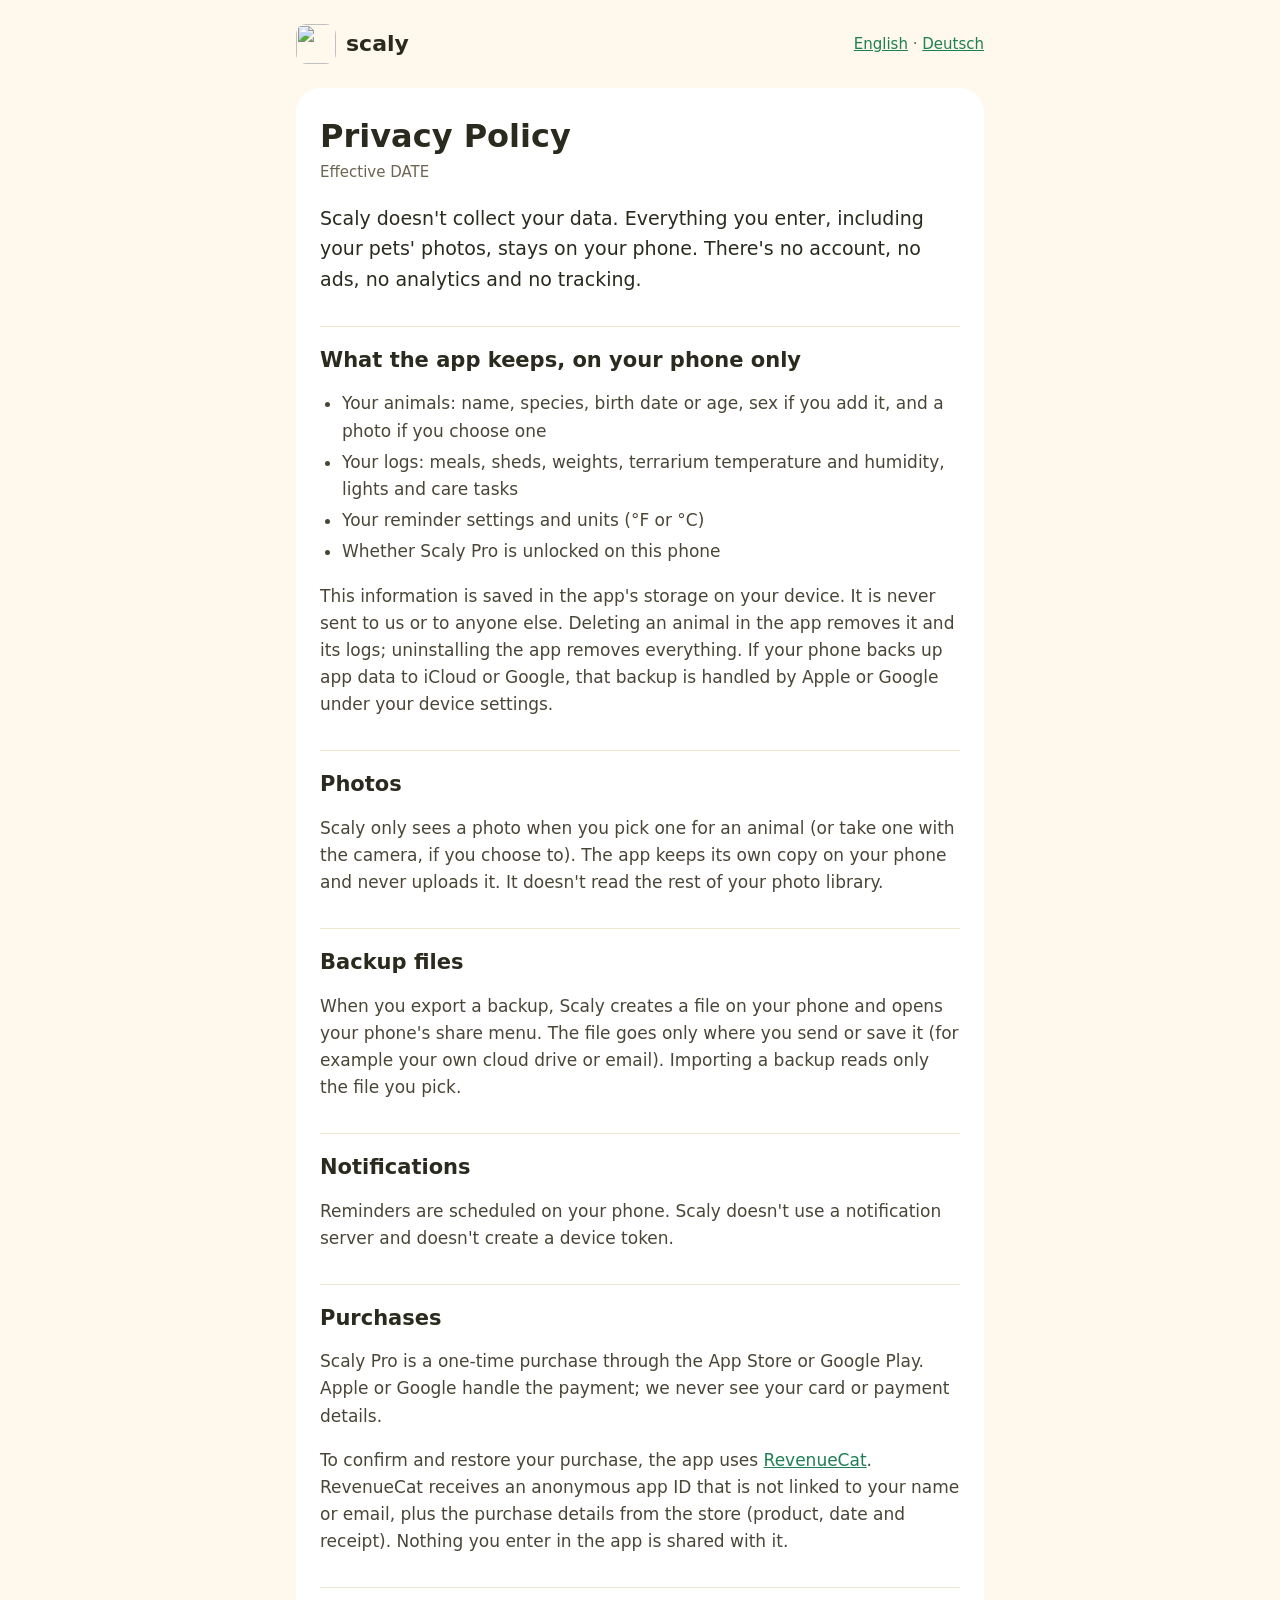
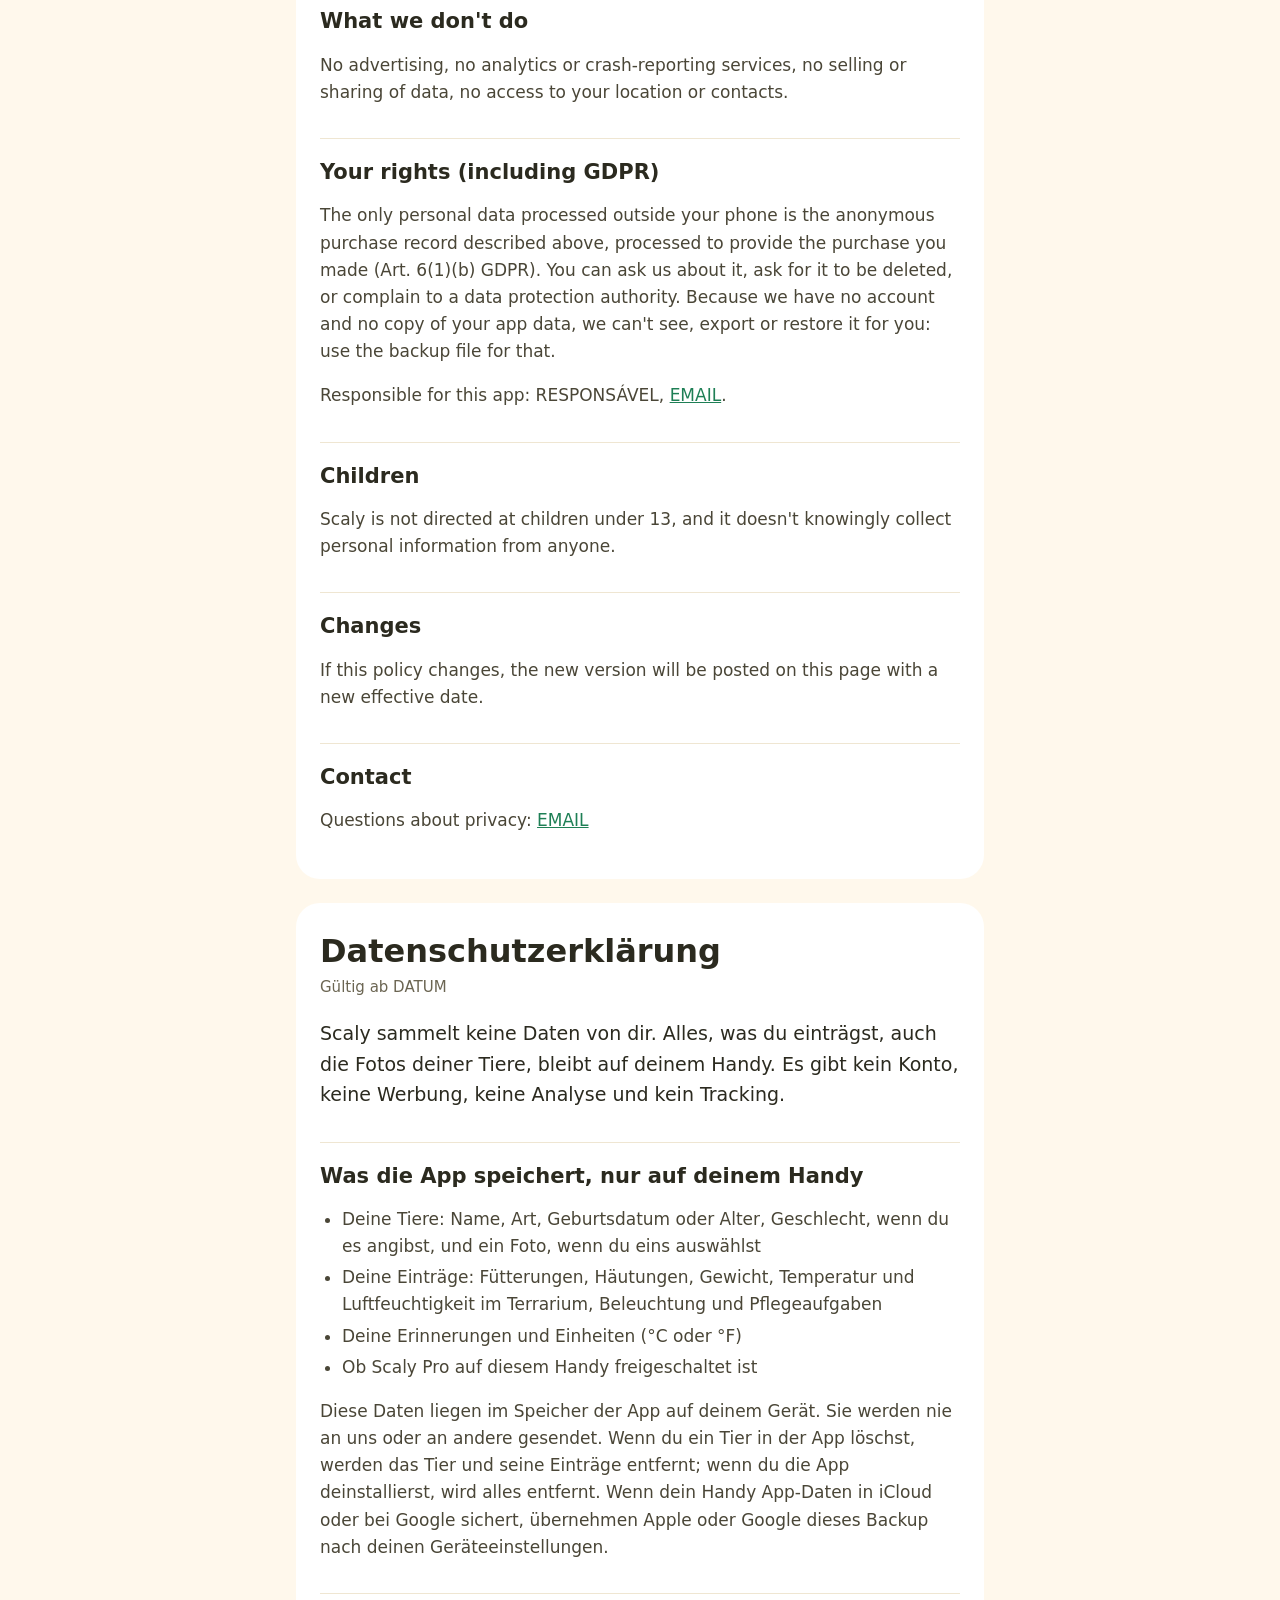
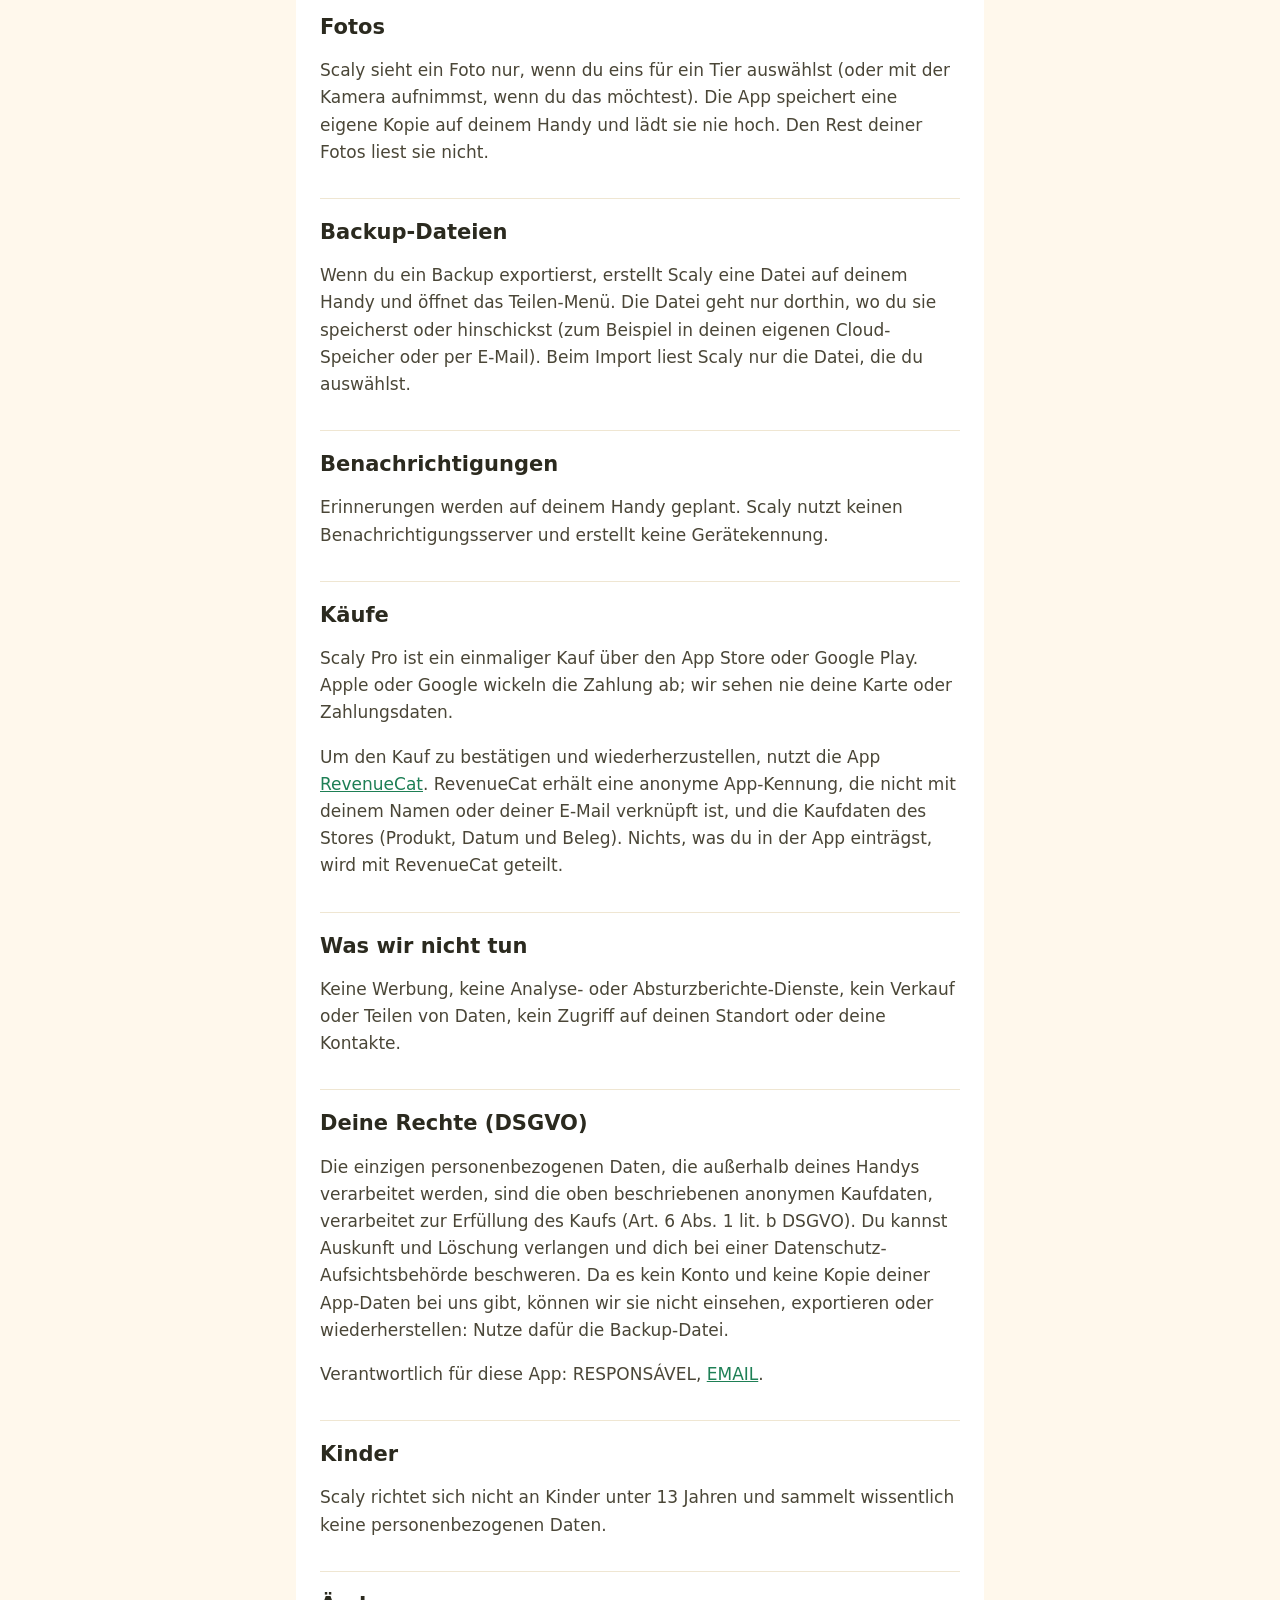
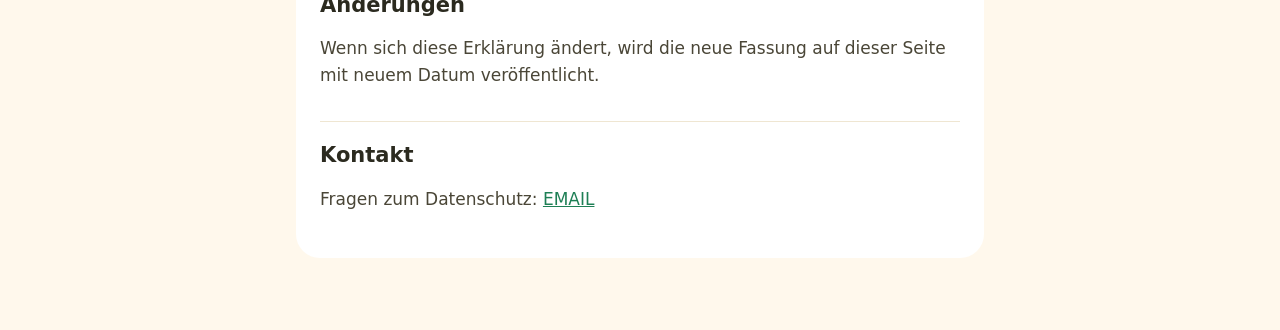
==== privacy.html @ f1f4703b "Scaly support page and privacy policy (draft: email, owner and date pending) Co-Authored-By: Claude " ====
<!doctype html>
<html lang="en">
<head>
<meta charset="utf-8">
<meta name="viewport" content="width=device-width, initial-scale=1">
<title>Privacy Policy · Scaly</title>
<meta name="description" content="Scaly doesn't collect your data. Everything you enter, including your pets' photos, stays on your phone.">
<link rel="icon" href="icon.png">
<link rel="stylesheet" href="style.css">
</head>
<body>
<main>
  <header>
    <a class="brand" href="./"><img src="icon.png" alt="" width="40" height="40">scaly</a>
    <nav aria-label="Language"><a href="#en">English</a> · <a href="#de">Deutsch</a></nav>
  </header>

  <article id="en" lang="en">
    <h1>Privacy Policy</h1>
    <p class="meta">Effective DATE</p>

    <p class="lead">Scaly doesn't collect your data. Everything you enter, including your pets' photos, stays on your phone. There's no account, no ads, no analytics and no tracking.</p>

    <h2>What the app keeps, on your phone only</h2>
    <ul>
      <li>Your animals: name, species, birth date or age, sex if you add it, and a photo if you choose one</li>
      <li>Your logs: meals, sheds, weights, terrarium temperature and humidity, lights and care tasks</li>
      <li>Your reminder settings and units (°F or °C)</li>
      <li>Whether Scaly Pro is unlocked on this phone</li>
    </ul>
    <p>This information is saved in the app's storage on your device. It is never sent to us or to anyone else. Deleting an animal in the app removes it and its logs; uninstalling the app removes everything. If your phone backs up app data to iCloud or Google, that backup is handled by Apple or Google under your device settings.</p>

    <h2>Photos</h2>
    <p>Scaly only sees a photo when you pick one for an animal (or take one with the camera, if you choose to). The app keeps its own copy on your phone and never uploads it. It doesn't read the rest of your photo library.</p>

    <h2>Backup files</h2>
    <p>When you export a backup, Scaly creates a file on your phone and opens your phone's share menu. The file goes only where you send or save it (for example your own cloud drive or email). Importing a backup reads only the file you pick.</p>

    <h2>Notifications</h2>
    <p>Reminders are scheduled on your phone. Scaly doesn't use a notification server and doesn't create a device token.</p>

    <h2>Purchases</h2>
    <p>Scaly Pro is a one-time purchase through the App Store or Google Play. Apple or Google handle the payment; we never see your card or payment details.</p>
    <p>To confirm and restore your purchase, the app uses <a href="https://www.revenuecat.com/privacy">RevenueCat</a>. RevenueCat receives an anonymous app ID that is not linked to your name or email, plus the purchase details from the store (product, date and receipt). Nothing you enter in the app is shared with it.</p>

    <h2>What we don't do</h2>
    <p>No advertising, no analytics or crash-reporting services, no selling or sharing of data, no access to your location or contacts.</p>

    <h2>Your rights (including GDPR)</h2>
    <p>The only personal data processed outside your phone is the anonymous purchase record described above, processed to provide the purchase you made (Art. 6(1)(b) GDPR). You can ask us about it, ask for it to be deleted, or complain to a data protection authority. Because we have no account and no copy of your app data, we can't see, export or restore it for you: use the backup file for that.</p>
    <p>Responsible for this app: RESPONSÁVEL, <a href="mailto:EMAIL">EMAIL</a>.</p>

    <h2>Children</h2>
    <p>Scaly is not directed at children under 13, and it doesn't knowingly collect personal information from anyone.</p>

    <h2>Changes</h2>
    <p>If this policy changes, the new version will be posted on this page with a new effective date.</p>

    <h2>Contact</h2>
    <p>Questions about privacy: <a href="mailto:EMAIL">EMAIL</a></p>
  </article>

  <article id="de" lang="de">
    <h1>Datenschutzerklärung</h1>
    <p class="meta">Gültig ab DATUM</p>

    <p class="lead">Scaly sammelt keine Daten von dir. Alles, was du einträgst, auch die Fotos deiner Tiere, bleibt auf deinem Handy. Es gibt kein Konto, keine Werbung, keine Analyse und kein Tracking.</p>

    <h2>Was die App speichert, nur auf deinem Handy</h2>
    <ul>
      <li>Deine Tiere: Name, Art, Geburtsdatum oder Alter, Geschlecht, wenn du es angibst, und ein Foto, wenn du eins auswählst</li>
      <li>Deine Einträge: Fütterungen, Häutungen, Gewicht, Temperatur und Luftfeuchtigkeit im Terrarium, Beleuchtung und Pflegeaufgaben</li>
      <li>Deine Erinnerungen und Einheiten (°C oder °F)</li>
      <li>Ob Scaly Pro auf diesem Handy freigeschaltet ist</li>
    </ul>
    <p>Diese Daten liegen im Speicher der App auf deinem Gerät. Sie werden nie an uns oder an andere gesendet. Wenn du ein Tier in der App löschst, werden das Tier und seine Einträge entfernt; wenn du die App deinstallierst, wird alles entfernt. Wenn dein Handy App-Daten in iCloud oder bei Google sichert, übernehmen Apple oder Google dieses Backup nach deinen Geräteeinstellungen.</p>

    <h2>Fotos</h2>
    <p>Scaly sieht ein Foto nur, wenn du eins für ein Tier auswählst (oder mit der Kamera aufnimmst, wenn du das möchtest). Die App speichert eine eigene Kopie auf deinem Handy und lädt sie nie hoch. Den Rest deiner Fotos liest sie nicht.</p>

    <h2>Backup-Dateien</h2>
    <p>Wenn du ein Backup exportierst, erstellt Scaly eine Datei auf deinem Handy und öffnet das Teilen-Menü. Die Datei geht nur dorthin, wo du sie speicherst oder hinschickst (zum Beispiel in deinen eigenen Cloud-Speicher oder per E-Mail). Beim Import liest Scaly nur die Datei, die du auswählst.</p>

    <h2>Benachrichtigungen</h2>
    <p>Erinnerungen werden auf deinem Handy geplant. Scaly nutzt keinen Benachrichtigungsserver und erstellt keine Gerätekennung.</p>

    <h2>Käufe</h2>
    <p>Scaly Pro ist ein einmaliger Kauf über den App Store oder Google Play. Apple oder Google wickeln die Zahlung ab; wir sehen nie deine Karte oder Zahlungsdaten.</p>
    <p>Um den Kauf zu bestätigen und wiederherzustellen, nutzt die App <a href="https://www.revenuecat.com/privacy">RevenueCat</a>. RevenueCat erhält eine anonyme App-Kennung, die nicht mit deinem Namen oder deiner E-Mail verknüpft ist, und die Kaufdaten des Stores (Produkt, Datum und Beleg). Nichts, was du in der App einträgst, wird mit RevenueCat geteilt.</p>

    <h2>Was wir nicht tun</h2>
    <p>Keine Werbung, keine Analyse- oder Absturzberichte-Dienste, kein Verkauf oder Teilen von Daten, kein Zugriff auf deinen Standort oder deine Kontakte.</p>

    <h2>Deine Rechte (DSGVO)</h2>
    <p>Die einzigen personenbezogenen Daten, die außerhalb deines Handys verarbeitet werden, sind die oben beschriebenen anonymen Kaufdaten, verarbeitet zur Erfüllung des Kaufs (Art. 6 Abs. 1 lit. b DSGVO). Du kannst Auskunft und Löschung verlangen und dich bei einer Datenschutz-Aufsichtsbehörde beschweren. Da es kein Konto und keine Kopie deiner App-Daten bei uns gibt, können wir sie nicht einsehen, exportieren oder wiederherstellen: Nutze dafür die Backup-Datei.</p>
    <p>Verantwortlich für diese App: RESPONSÁVEL, <a href="mailto:EMAIL">EMAIL</a>.</p>

    <h2>Kinder</h2>
    <p>Scaly richtet sich nicht an Kinder unter 13 Jahren und sammelt wissentlich keine personenbezogenen Daten.</p>

    <h2>Änderungen</h2>
    <p>Wenn sich diese Erklärung ändert, wird die neue Fassung auf dieser Seite mit neuem Datum veröffentlicht.</p>

    <h2>Kontakt</h2>
    <p>Fragen zum Datenschutz: <a href="mailto:EMAIL">EMAIL</a></p>
  </article>
</main>
</body>
</html>
---- style.css ----
/* Scaly site: the app's direction E palette (sand ground, vivid green, warm orange accent). */
:root {
  --bg: #fff8ec;
  --card: #ffffff;
  --text: #2b2a1f;
  --body: #4a4637;
  --muted: #6b6552;
  --line: #efe6d2;
  --link: #1e7f55;
  color-scheme: light dark;
}

@media (prefers-color-scheme: dark) {
  :root {
    --bg: #1c1b16;
    --card: #2a2820;
    --text: #f6f1e4;
    --body: #ddd6c4;
    --muted: #b9b19b;
    --line: #3a372c;
    --link: #6fcf97;
  }
}

* { box-sizing: border-box; }

body {
  margin: 0;
  background: var(--bg);
  color: var(--body);
  font: 17px/1.6 "Nunito", ui-rounded, system-ui, -apple-system, "Segoe UI", sans-serif;
}

main {
  max-width: 720px;
  margin: 0 auto;
  padding: 24px 16px 48px;
}

header {
  display: flex;
  flex-wrap: wrap;
  align-items: center;
  justify-content: space-between;
  gap: 12px;
  margin-bottom: 24px;
}

.brand {
  display: inline-flex;
  align-items: center;
  gap: 10px;
  color: var(--text);
  font-weight: 800;
  font-size: 22px;
  text-decoration: none;
}

.brand img { border-radius: 10px; }

nav { color: var(--muted); font-size: 15px; }

article {
  background: var(--card);
  border-radius: 24px;
  padding: 28px 24px;
  margin-bottom: 24px;
}

.hero {
  display: block;
  border-radius: 27px;
  margin-bottom: 8px;
}

h1, h2, h3 { color: var(--text); line-height: 1.25; }
h1 { font-size: 32px; margin: 0 0 4px; }
h2 { font-size: 21px; margin: 32px 0 8px; padding-top: 20px; border-top: 1px solid var(--line); }
h3 { font-size: 17px; margin: 20px 0 4px; }

.meta { color: var(--muted); font-size: 15px; margin: 0 0 16px; }
.lead { font-size: 19px; color: var(--text); }

a { color: var(--link); }

ul { padding-left: 22px; }
li + li { margin-top: 4px; }

footer { text-align: center; color: var(--muted); font-size: 15px; }
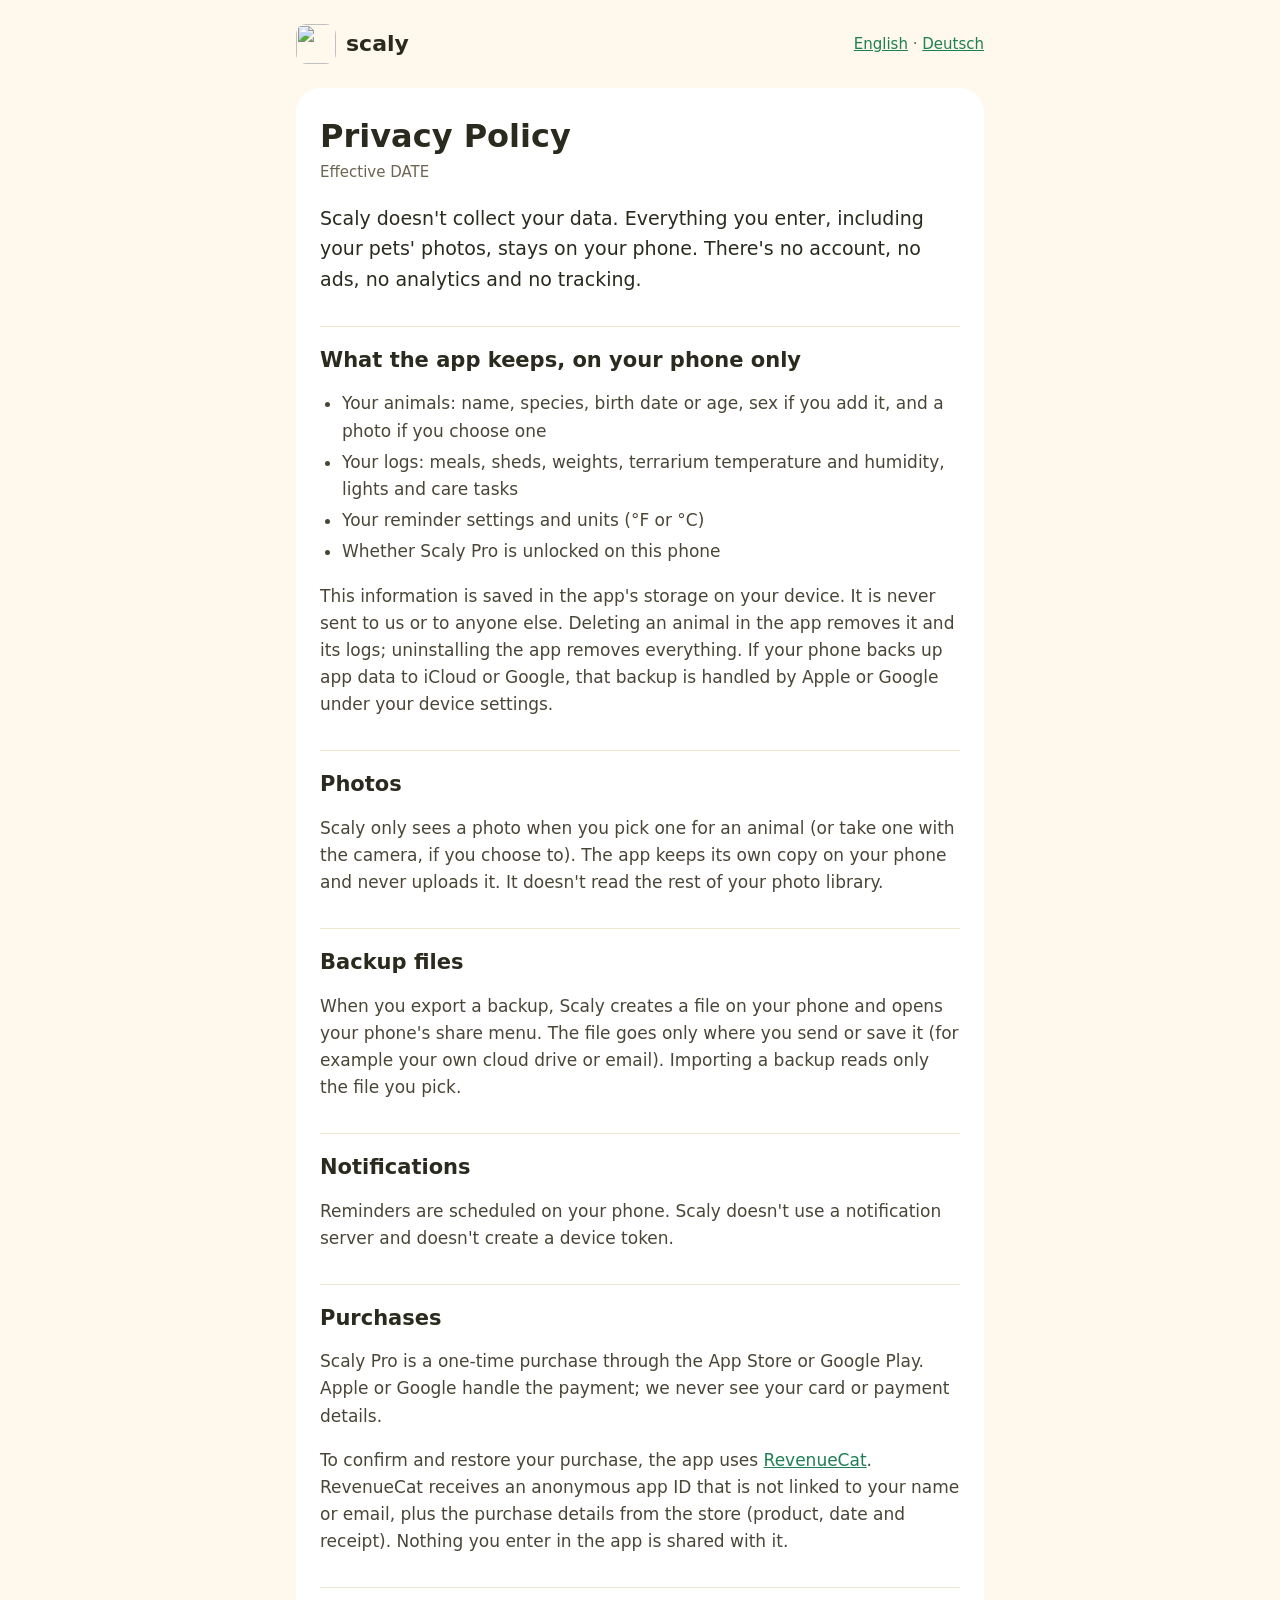
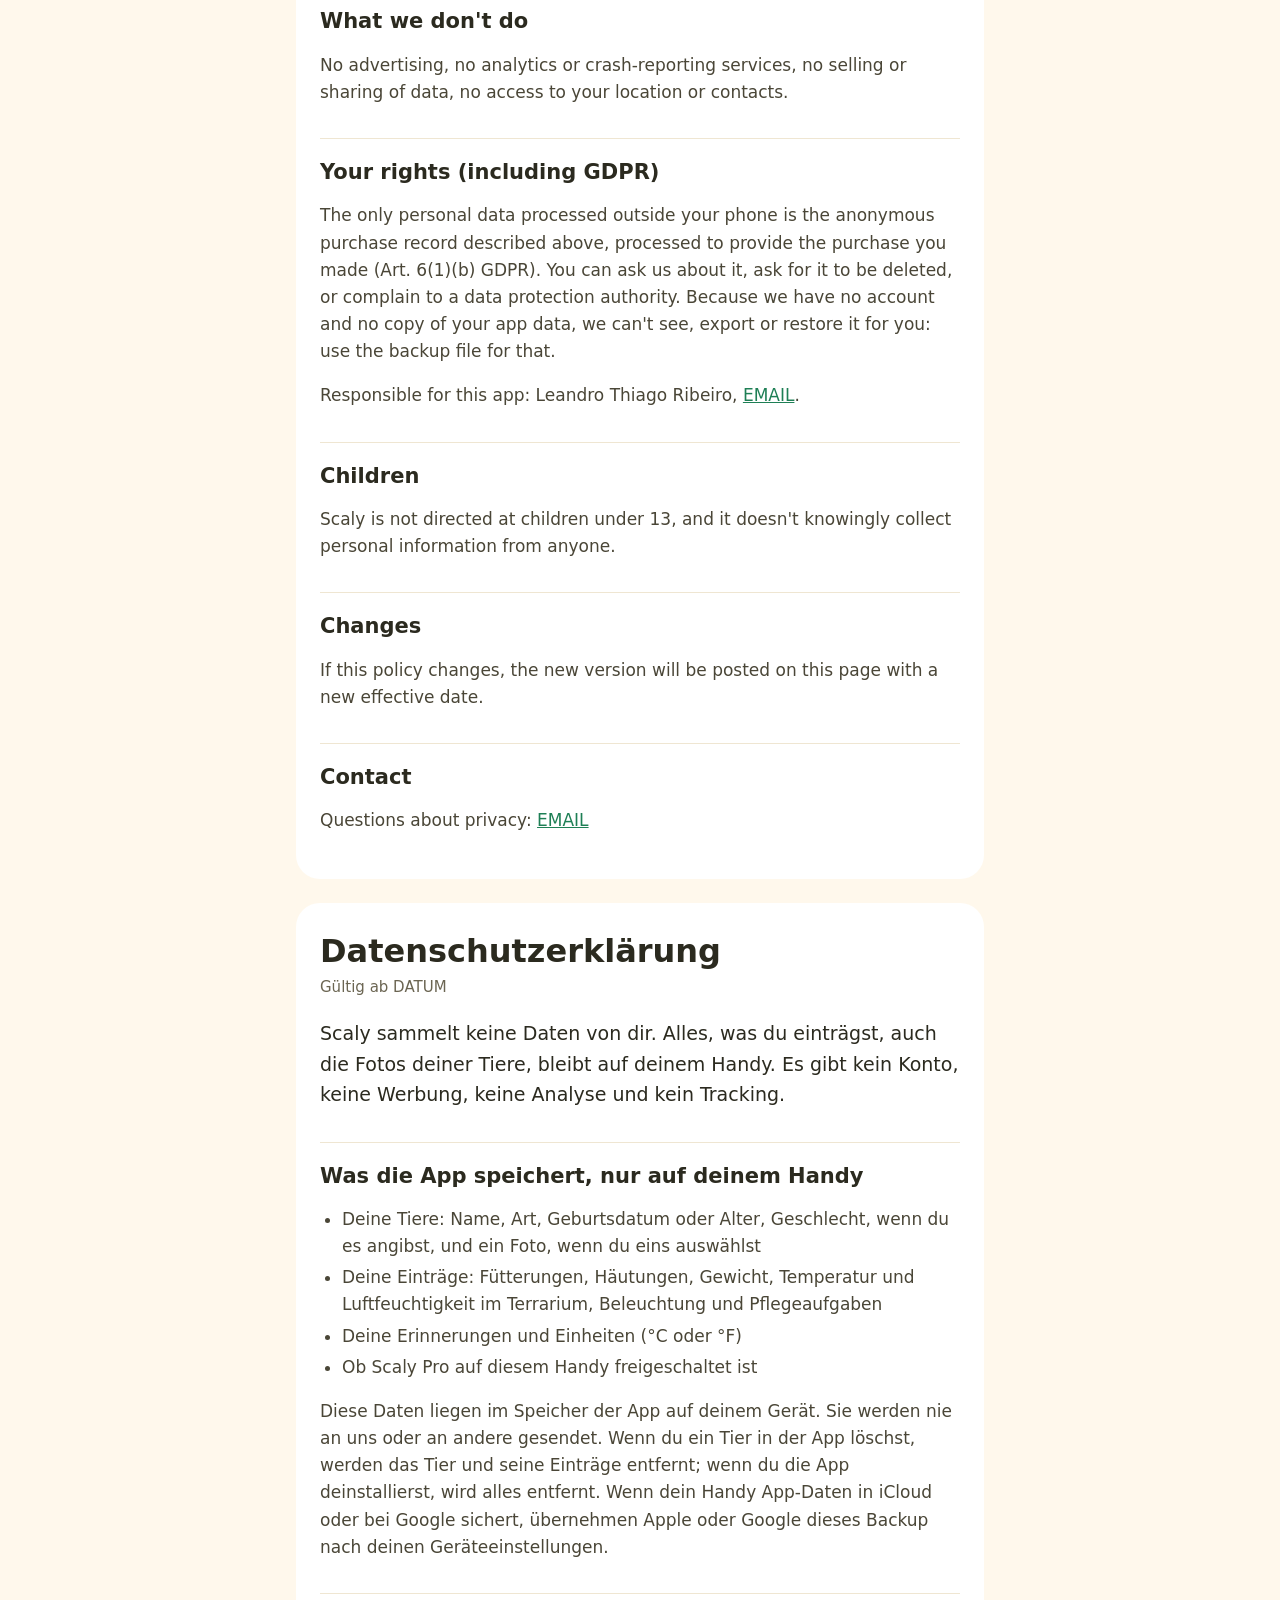
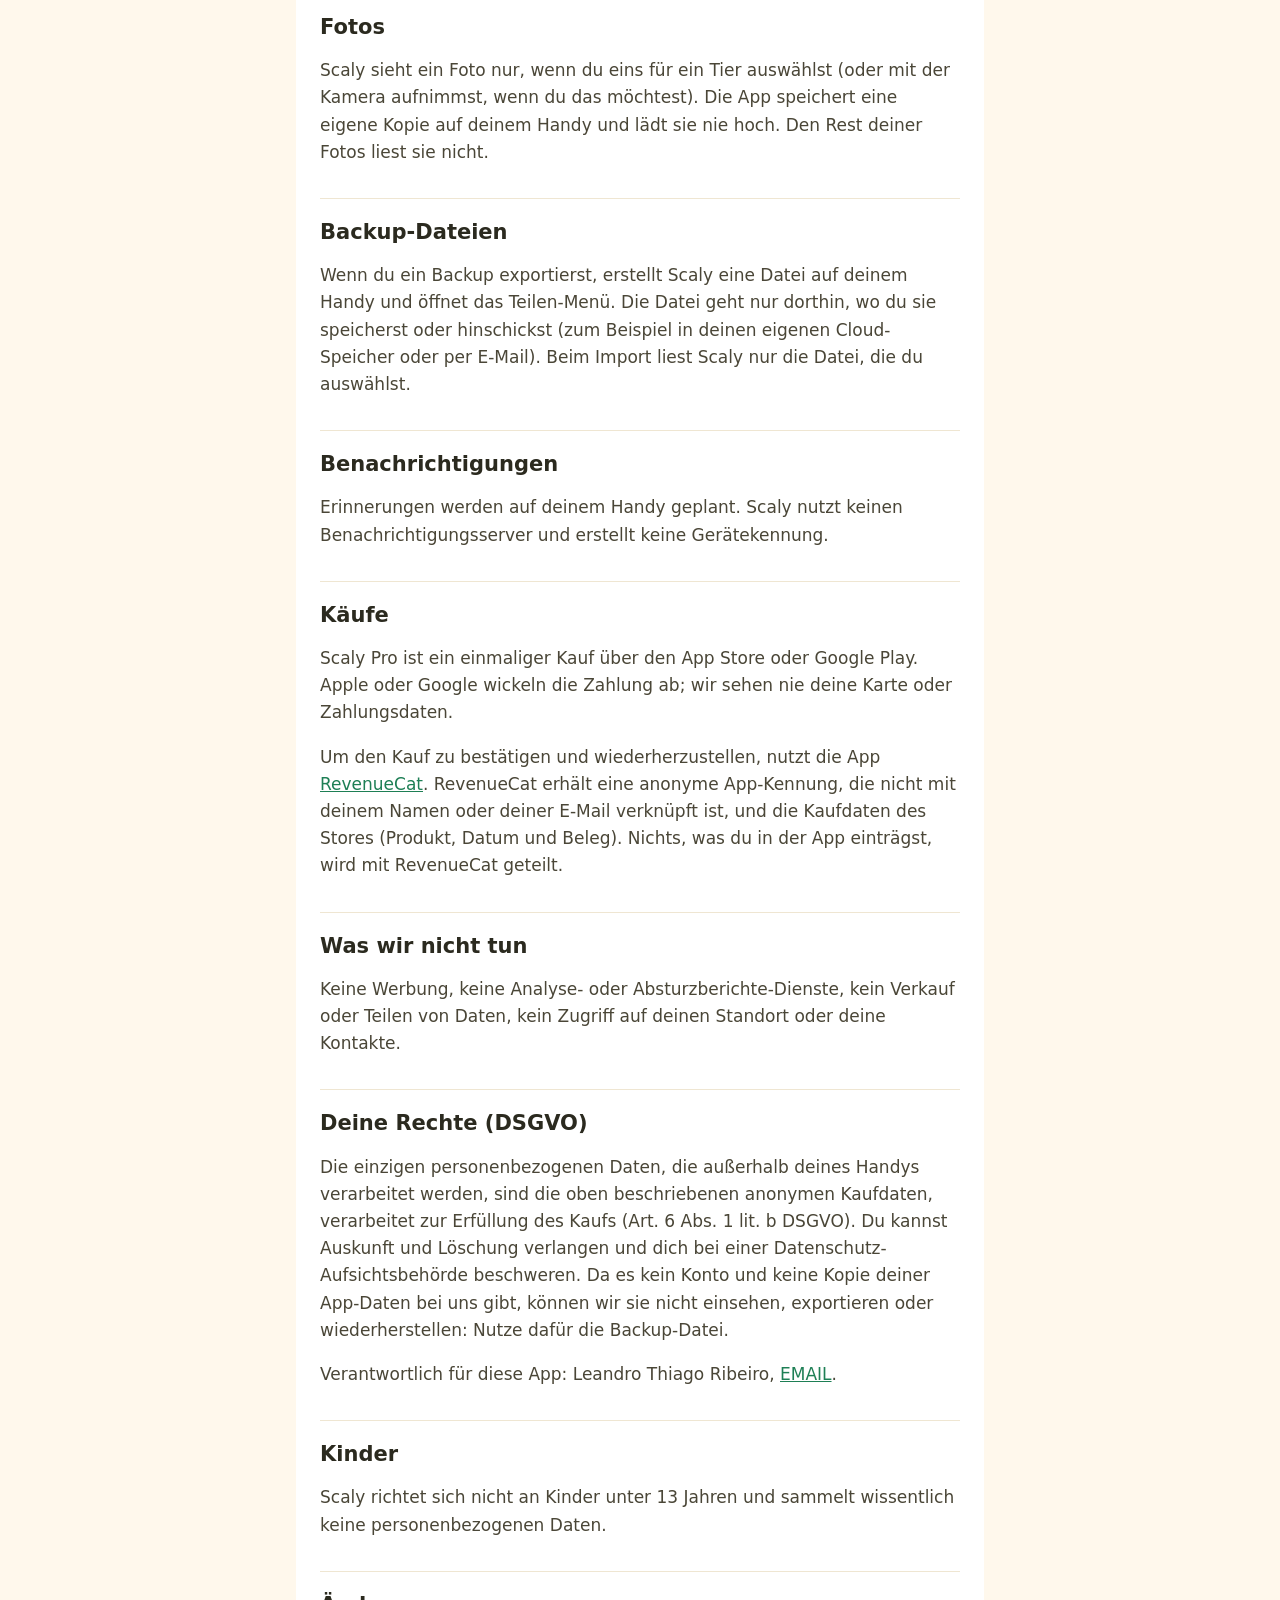
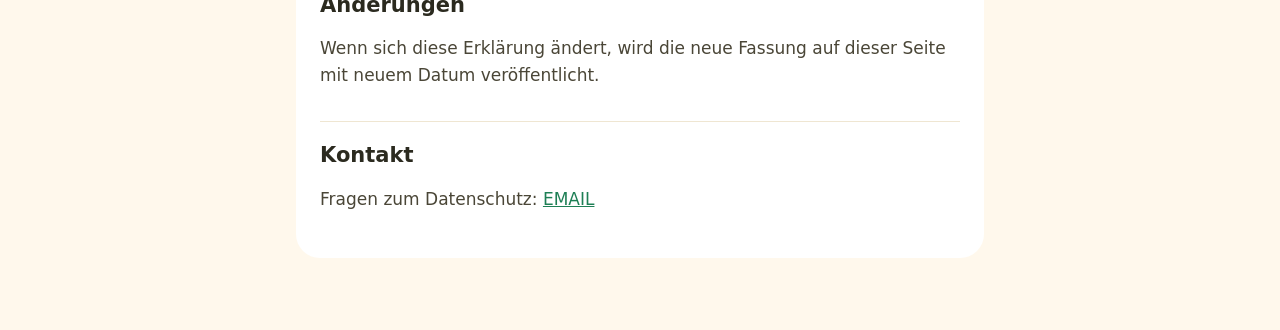
==== commit 1d33ea6d: "Privacy: name the person responsible for the app Co-Authored-By: Claude Opus 5.5 <noreply@anthropic." ====
--- a/privacy.html
+++ b/privacy.html
@@ -48,7 +48,7 @@
 
     <h2>Your rights (including GDPR)</h2>
     <p>The only personal data processed outside your phone is the anonymous purchase record described above, processed to provide the purchase you made (Art. 6(1)(b) GDPR). You can ask us about it, ask for it to be deleted, or complain to a data protection authority. Because we have no account and no copy of your app data, we can't see, export or restore it for you: use the backup file for that.</p>
-    <p>Responsible for this app: RESPONSÁVEL, <a href="mailto:EMAIL">EMAIL</a>.</p>
+    <p>Responsible for this app: Leandro Thiago Ribeiro, <a href="mailto:EMAIL">EMAIL</a>.</p>
 
     <h2>Children</h2>
     <p>Scaly is not directed at children under 13, and it doesn't knowingly collect personal information from anyone.</p>
@@ -93,7 +93,7 @@
 
     <h2>Deine Rechte (DSGVO)</h2>
     <p>Die einzigen personenbezogenen Daten, die außerhalb deines Handys verarbeitet werden, sind die oben beschriebenen anonymen Kaufdaten, verarbeitet zur Erfüllung des Kaufs (Art. 6 Abs. 1 lit. b DSGVO). Du kannst Auskunft und Löschung verlangen und dich bei einer Datenschutz-Aufsichtsbehörde beschweren. Da es kein Konto und keine Kopie deiner App-Daten bei uns gibt, können wir sie nicht einsehen, exportieren oder wiederherstellen: Nutze dafür die Backup-Datei.</p>
-    <p>Verantwortlich für diese App: RESPONSÁVEL, <a href="mailto:EMAIL">EMAIL</a>.</p>
+    <p>Verantwortlich für diese App: Leandro Thiago Ribeiro, <a href="mailto:EMAIL">EMAIL</a>.</p>
 
     <h2>Kinder</h2>
     <p>Scaly richtet sich nicht an Kinder unter 13 Jahren und sammelt wissentlich keine personenbezogenen Daten.</p>
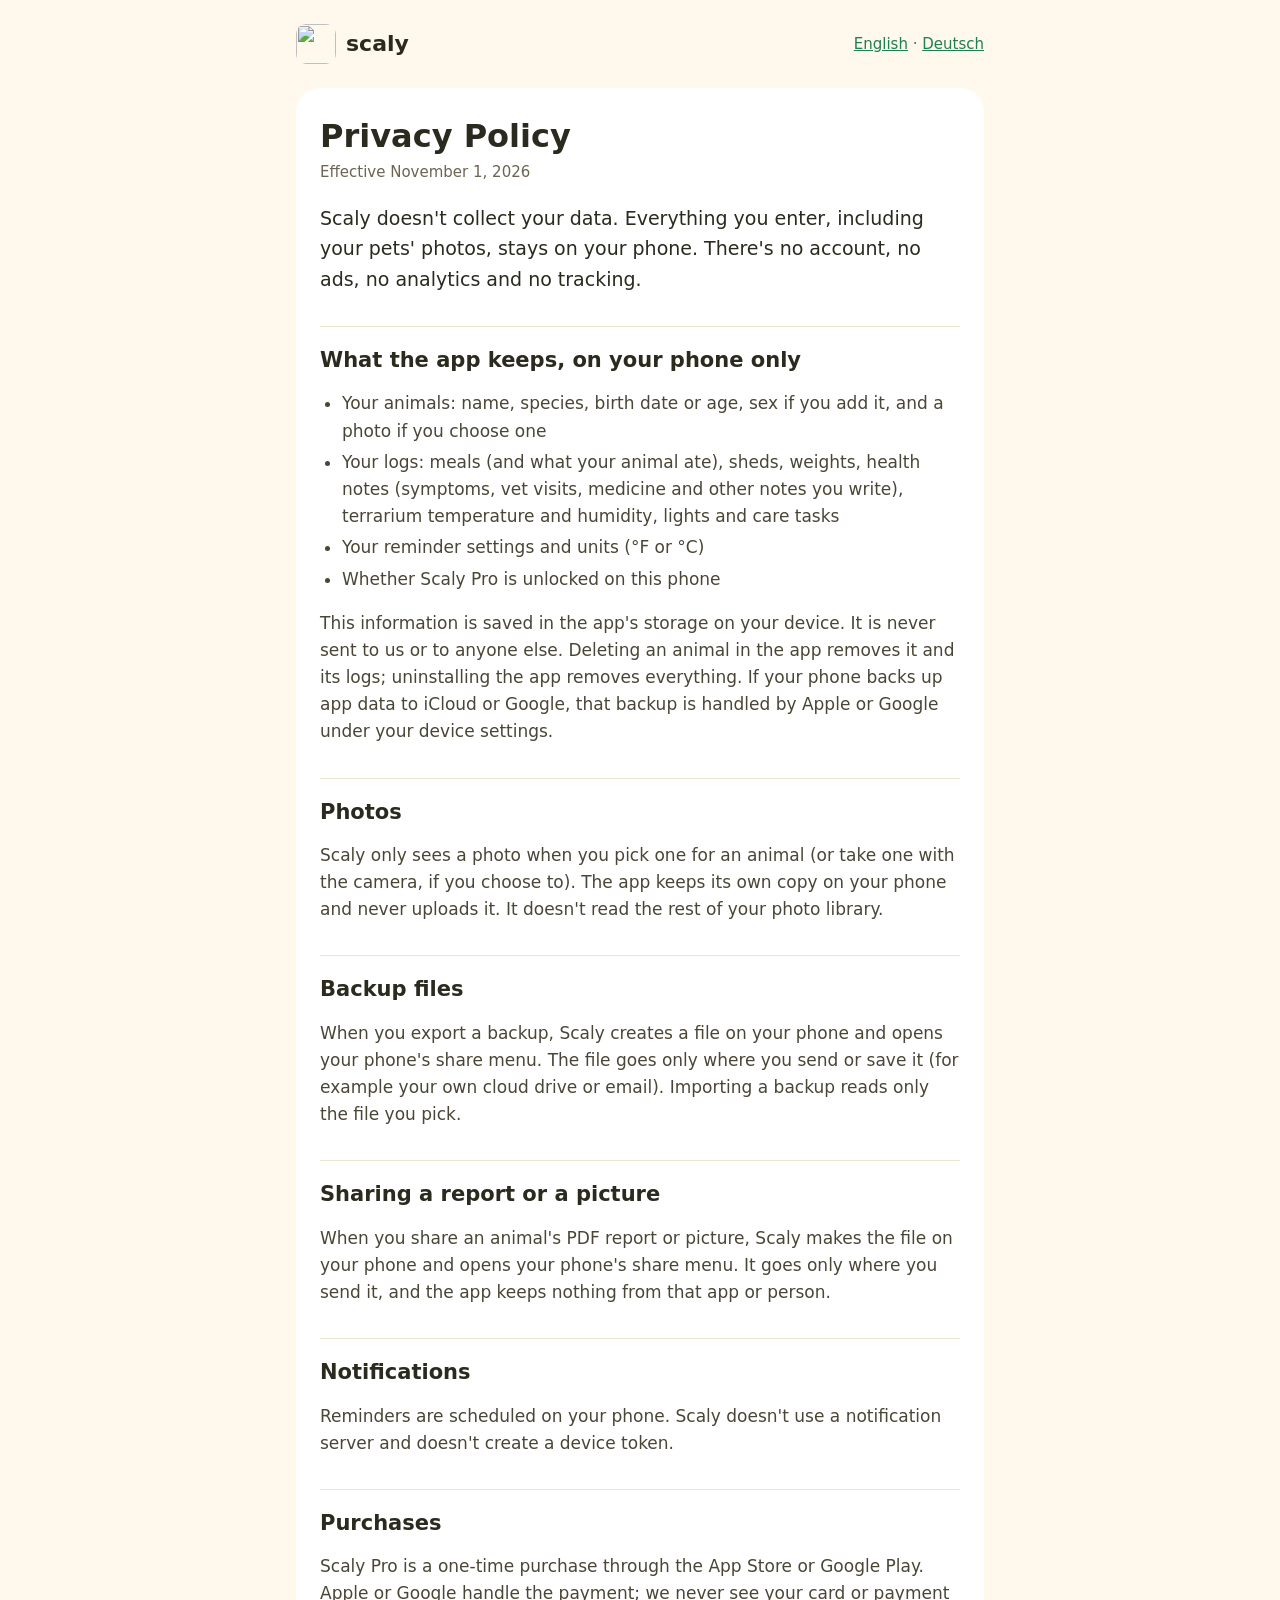
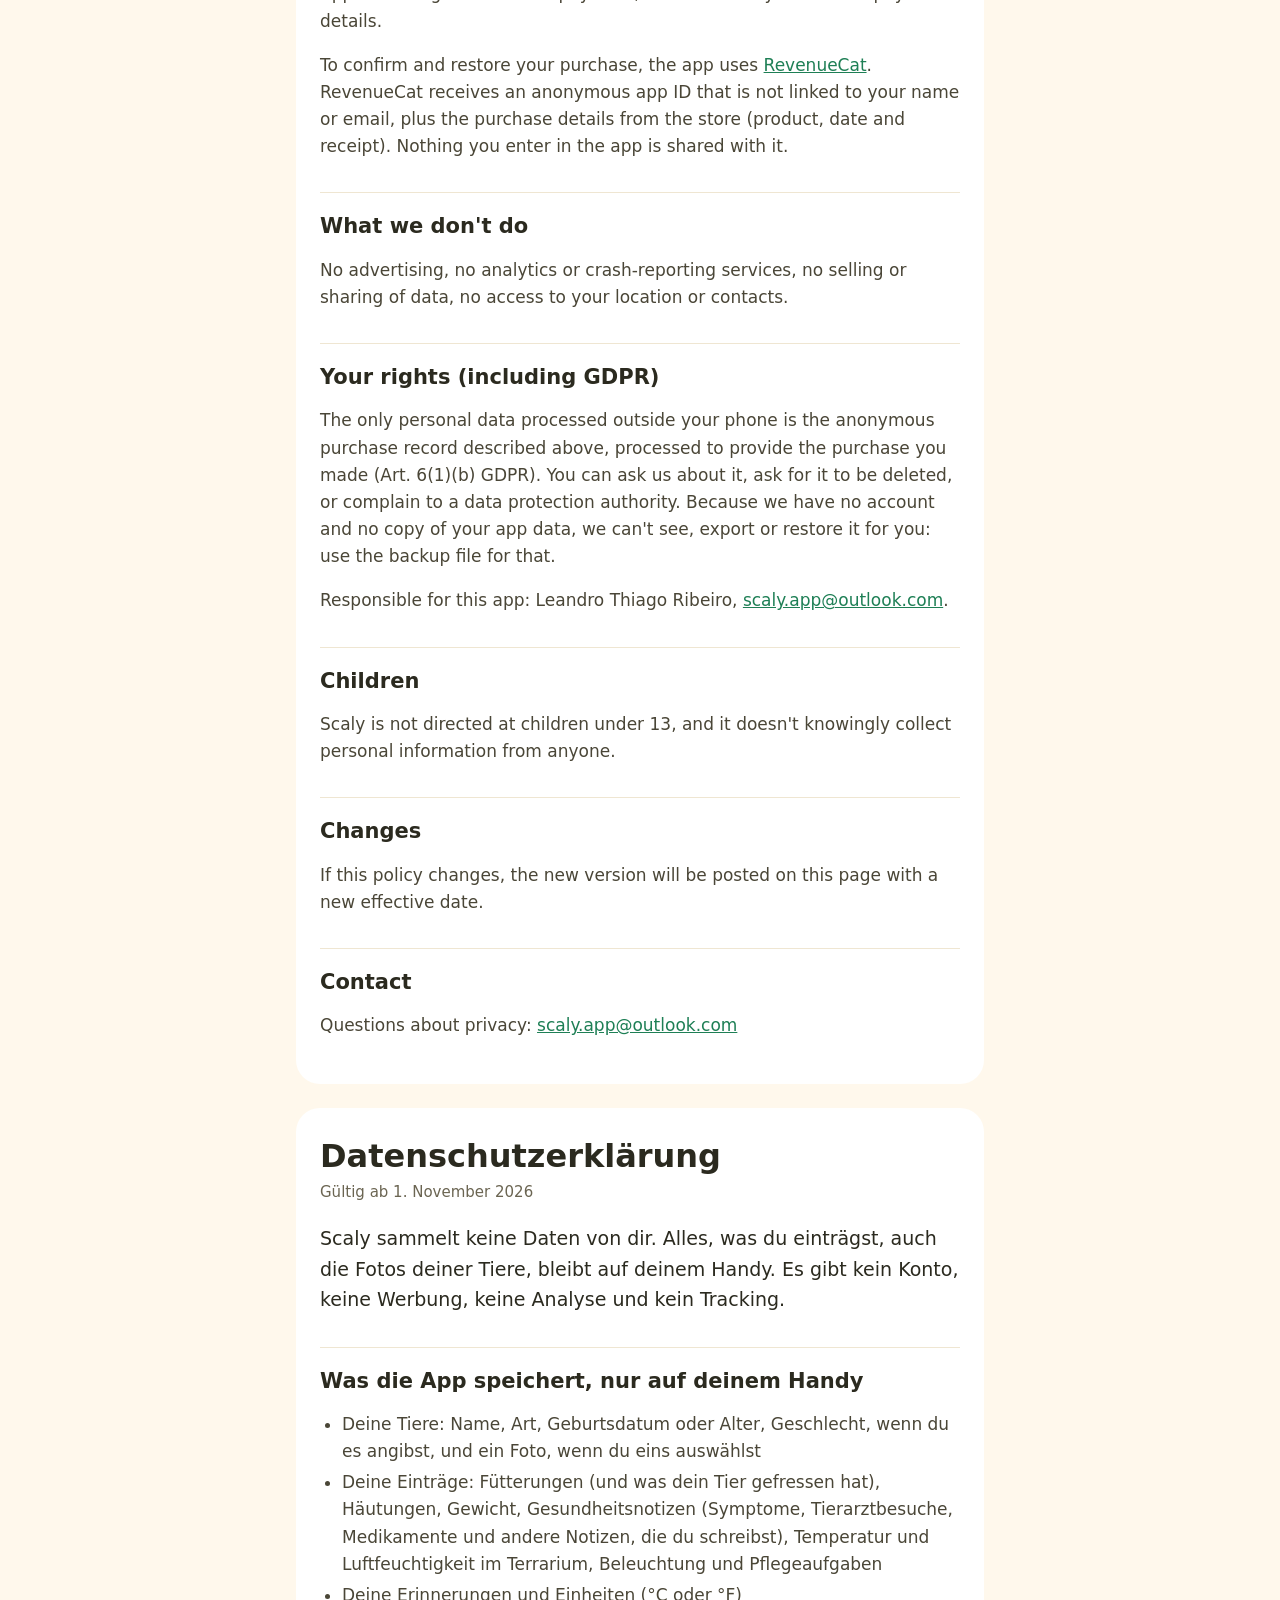
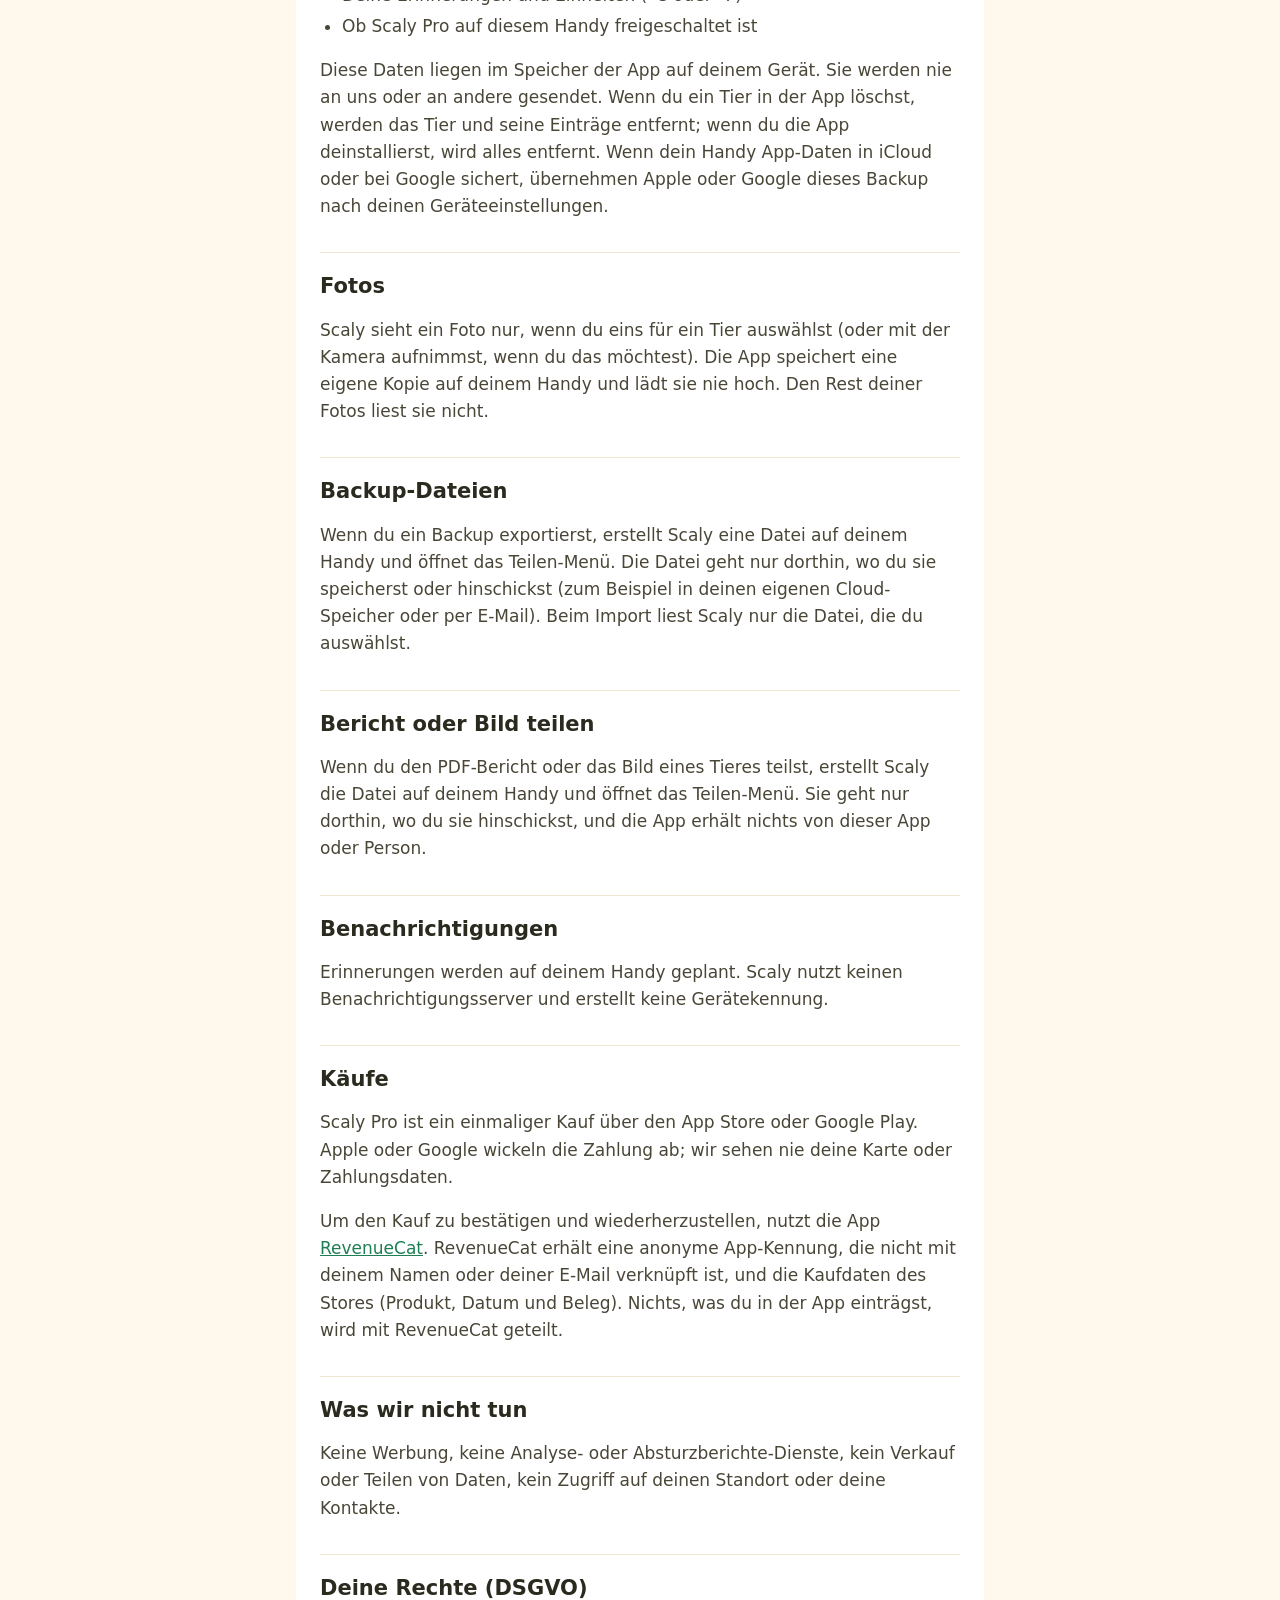
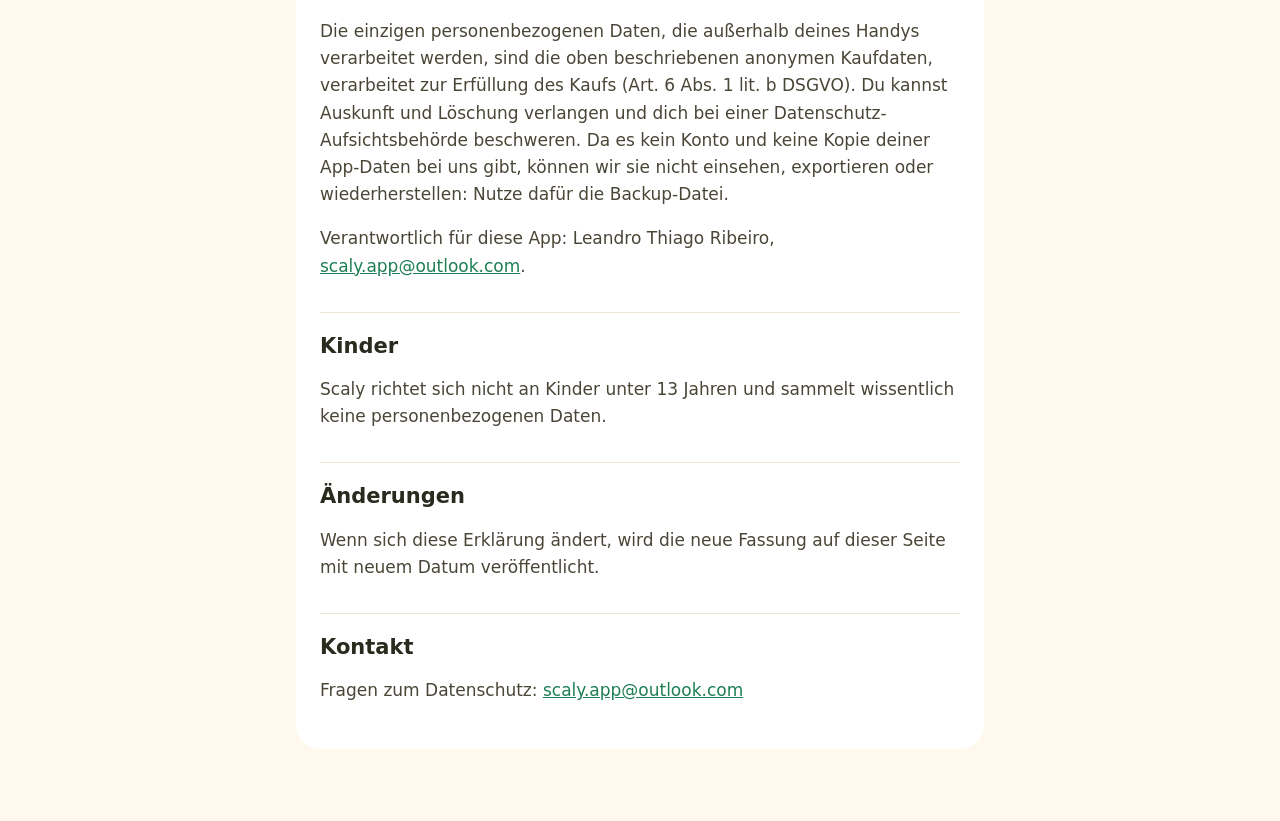
==== commit ee7e9ea0: "Support email (scaly.app@outlook.com), effective date, and the privacy policy covers the health log," ====
--- a/privacy.html
+++ b/privacy.html
@@ -17,14 +17,14 @@
 
   <article id="en" lang="en">
     <h1>Privacy Policy</h1>
-    <p class="meta">Effective DATE</p>
+    <p class="meta">Effective November 1, 2026</p>
 
     <p class="lead">Scaly doesn't collect your data. Everything you enter, including your pets' photos, stays on your phone. There's no account, no ads, no analytics and no tracking.</p>
 
     <h2>What the app keeps, on your phone only</h2>
     <ul>
       <li>Your animals: name, species, birth date or age, sex if you add it, and a photo if you choose one</li>
-      <li>Your logs: meals, sheds, weights, terrarium temperature and humidity, lights and care tasks</li>
+      <li>Your logs: meals (and what your animal ate), sheds, weights, health notes (symptoms, vet visits, medicine and other notes you write), terrarium temperature and humidity, lights and care tasks</li>
       <li>Your reminder settings and units (°F or °C)</li>
       <li>Whether Scaly Pro is unlocked on this phone</li>
     </ul>
@@ -35,6 +35,9 @@
 
     <h2>Backup files</h2>
     <p>When you export a backup, Scaly creates a file on your phone and opens your phone's share menu. The file goes only where you send or save it (for example your own cloud drive or email). Importing a backup reads only the file you pick.</p>
+
+    <h2>Sharing a report or a picture</h2>
+    <p>When you share an animal&#39;s PDF report or picture, Scaly makes the file on your phone and opens your phone&#39;s share menu. It goes only where you send it, and the app keeps nothing from that app or person.</p>
 
     <h2>Notifications</h2>
     <p>Reminders are scheduled on your phone. Scaly doesn't use a notification server and doesn't create a device token.</p>
@@ -48,7 +51,7 @@
 
     <h2>Your rights (including GDPR)</h2>
     <p>The only personal data processed outside your phone is the anonymous purchase record described above, processed to provide the purchase you made (Art. 6(1)(b) GDPR). You can ask us about it, ask for it to be deleted, or complain to a data protection authority. Because we have no account and no copy of your app data, we can't see, export or restore it for you: use the backup file for that.</p>
-    <p>Responsible for this app: Leandro Thiago Ribeiro, <a href="mailto:EMAIL">EMAIL</a>.</p>
+    <p>Responsible for this app: Leandro Thiago Ribeiro, <a href="mailto:scaly.app@outlook.com">scaly.app@outlook.com</a>.</p>
 
     <h2>Children</h2>
     <p>Scaly is not directed at children under 13, and it doesn't knowingly collect personal information from anyone.</p>
@@ -57,19 +60,19 @@
     <p>If this policy changes, the new version will be posted on this page with a new effective date.</p>
 
     <h2>Contact</h2>
-    <p>Questions about privacy: <a href="mailto:EMAIL">EMAIL</a></p>
+    <p>Questions about privacy: <a href="mailto:scaly.app@outlook.com">scaly.app@outlook.com</a></p>
   </article>
 
   <article id="de" lang="de">
     <h1>Datenschutzerklärung</h1>
-    <p class="meta">Gültig ab DATUM</p>
+    <p class="meta">Gültig ab 1. November 2026</p>
 
     <p class="lead">Scaly sammelt keine Daten von dir. Alles, was du einträgst, auch die Fotos deiner Tiere, bleibt auf deinem Handy. Es gibt kein Konto, keine Werbung, keine Analyse und kein Tracking.</p>
 
     <h2>Was die App speichert, nur auf deinem Handy</h2>
     <ul>
       <li>Deine Tiere: Name, Art, Geburtsdatum oder Alter, Geschlecht, wenn du es angibst, und ein Foto, wenn du eins auswählst</li>
-      <li>Deine Einträge: Fütterungen, Häutungen, Gewicht, Temperatur und Luftfeuchtigkeit im Terrarium, Beleuchtung und Pflegeaufgaben</li>
+      <li>Deine Einträge: Fütterungen (und was dein Tier gefressen hat), Häutungen, Gewicht, Gesundheitsnotizen (Symptome, Tierarztbesuche, Medikamente und andere Notizen, die du schreibst), Temperatur und Luftfeuchtigkeit im Terrarium, Beleuchtung und Pflegeaufgaben</li>
       <li>Deine Erinnerungen und Einheiten (°C oder °F)</li>
       <li>Ob Scaly Pro auf diesem Handy freigeschaltet ist</li>
     </ul>
@@ -80,6 +83,9 @@
 
     <h2>Backup-Dateien</h2>
     <p>Wenn du ein Backup exportierst, erstellt Scaly eine Datei auf deinem Handy und öffnet das Teilen-Menü. Die Datei geht nur dorthin, wo du sie speicherst oder hinschickst (zum Beispiel in deinen eigenen Cloud-Speicher oder per E-Mail). Beim Import liest Scaly nur die Datei, die du auswählst.</p>
+
+    <h2>Bericht oder Bild teilen</h2>
+    <p>Wenn du den PDF-Bericht oder das Bild eines Tieres teilst, erstellt Scaly die Datei auf deinem Handy und öffnet das Teilen-Menü. Sie geht nur dorthin, wo du sie hinschickst, und die App erhält nichts von dieser App oder Person.</p>
 
     <h2>Benachrichtigungen</h2>
     <p>Erinnerungen werden auf deinem Handy geplant. Scaly nutzt keinen Benachrichtigungsserver und erstellt keine Gerätekennung.</p>
@@ -93,7 +99,7 @@
 
     <h2>Deine Rechte (DSGVO)</h2>
     <p>Die einzigen personenbezogenen Daten, die außerhalb deines Handys verarbeitet werden, sind die oben beschriebenen anonymen Kaufdaten, verarbeitet zur Erfüllung des Kaufs (Art. 6 Abs. 1 lit. b DSGVO). Du kannst Auskunft und Löschung verlangen und dich bei einer Datenschutz-Aufsichtsbehörde beschweren. Da es kein Konto und keine Kopie deiner App-Daten bei uns gibt, können wir sie nicht einsehen, exportieren oder wiederherstellen: Nutze dafür die Backup-Datei.</p>
-    <p>Verantwortlich für diese App: Leandro Thiago Ribeiro, <a href="mailto:EMAIL">EMAIL</a>.</p>
+    <p>Verantwortlich für diese App: Leandro Thiago Ribeiro, <a href="mailto:scaly.app@outlook.com">scaly.app@outlook.com</a>.</p>
 
     <h2>Kinder</h2>
     <p>Scaly richtet sich nicht an Kinder unter 13 Jahren und sammelt wissentlich keine personenbezogenen Daten.</p>
@@ -102,7 +108,7 @@
     <p>Wenn sich diese Erklärung ändert, wird die neue Fassung auf dieser Seite mit neuem Datum veröffentlicht.</p>
 
     <h2>Kontakt</h2>
-    <p>Fragen zum Datenschutz: <a href="mailto:EMAIL">EMAIL</a></p>
+    <p>Fragen zum Datenschutz: <a href="mailto:scaly.app@outlook.com">scaly.app@outlook.com</a></p>
   </article>
 </main>
 </body>
